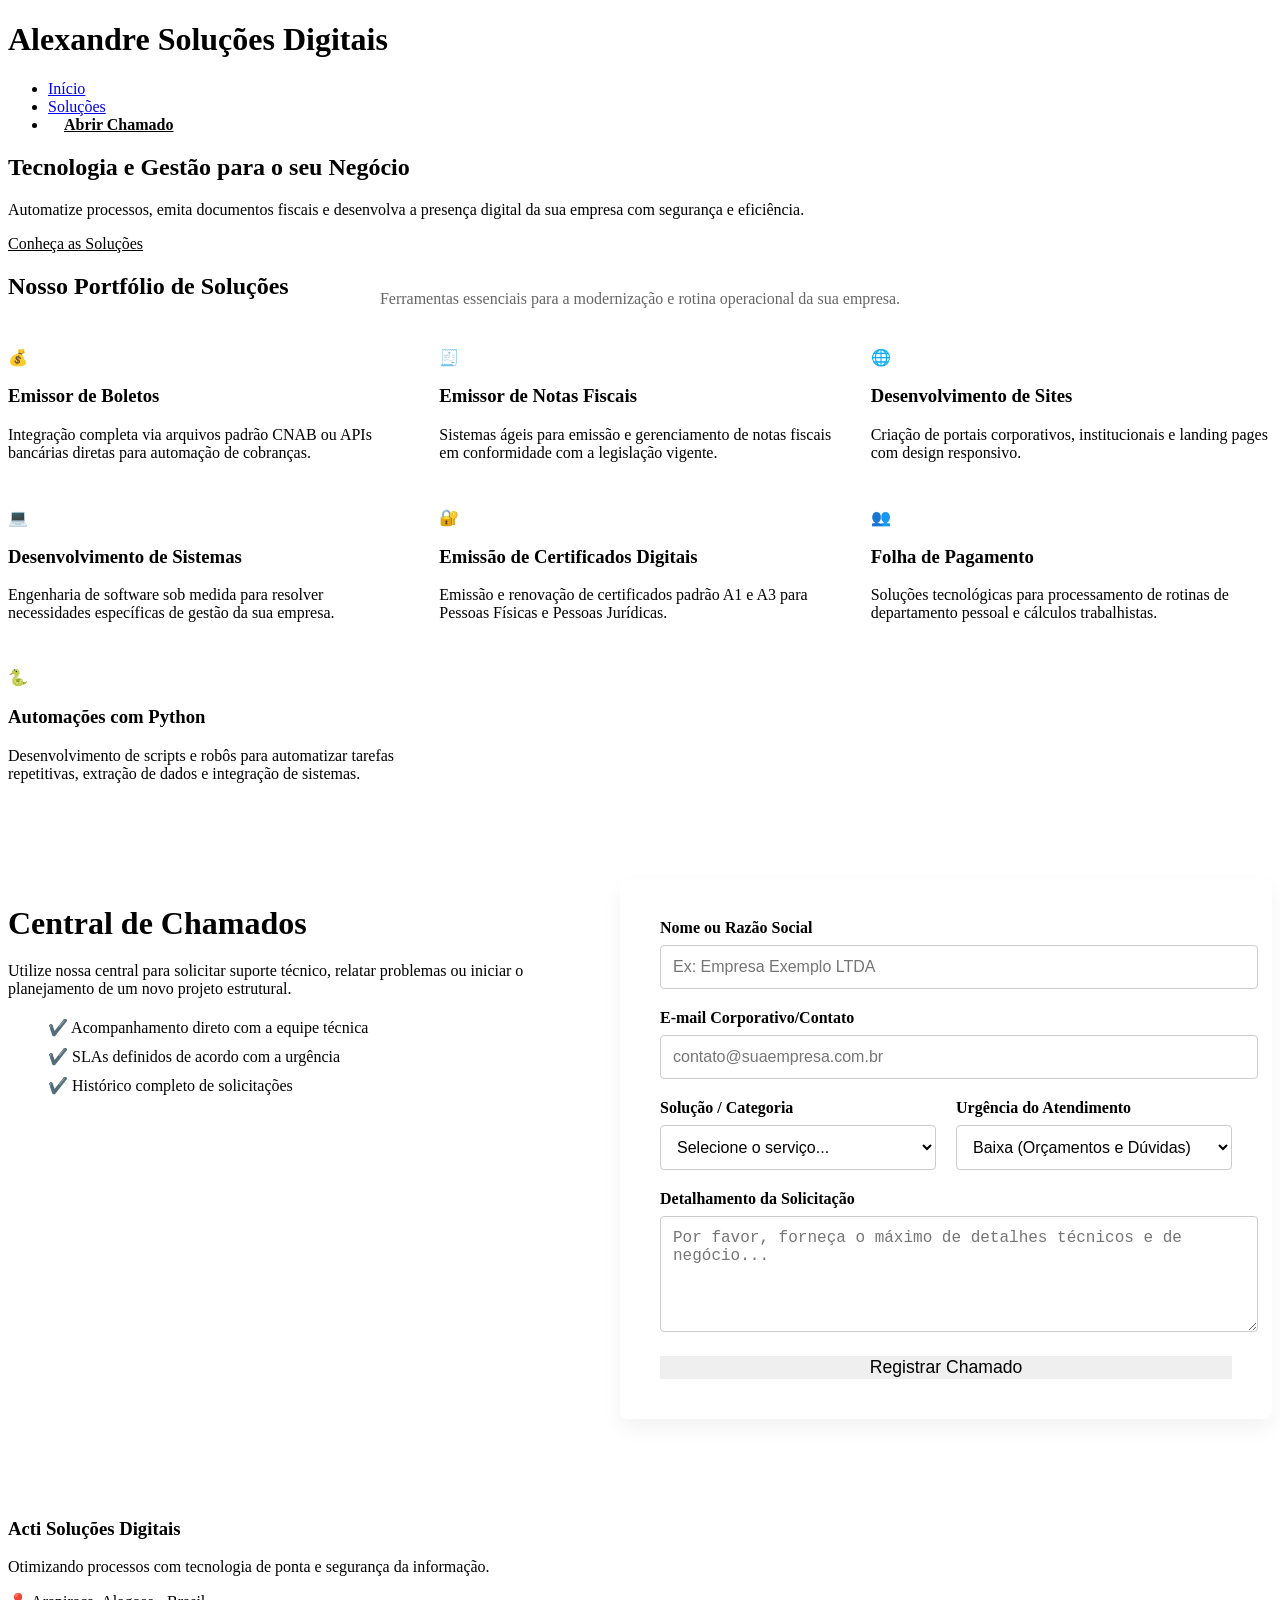
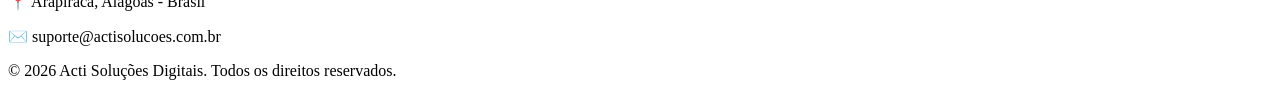
==== index.html @ bc249f55 "Update title and logo name in index.html" ====
<!DOCTYPE html>
<html lang="pt-BR">
<head>
    <meta charset="UTF-8">
    <meta name="viewport" content="width=device-width, initial-scale=1.0">
    <title>Alexandre Soluções Digitais | Soluções Corporativas e Tecnologia</title>
    <link rel="stylesheet" href="style.css">
</head>
<body>

    <header>
        <div class="container header-flex">
            <h1 class="logo">Alexandre <span>Soluções Digitais</span></h1>
            <nav>
                <ul class="nav-links">
                    <li><a href="#inicio">Início</a></li>
                    <li><a href="#servicos">Soluções</a></li>
                    <li><a href="#chamados" class="nav-btn">Abrir Chamado</a></li>
                </ul>
            </nav>
        </div>
    </header>

    <section id="inicio" class="hero">
        <div class="container">
            <h2>Tecnologia e Gestão para o seu Negócio</h2>
            <p>Automatize processos, emita documentos fiscais e desenvolva a presença digital da sua empresa com segurança e eficiência.</p>
            <a href="#servicos" class="btn btn-outline">Conheça as Soluções</a>
        </div>
    </section>

    <section id="servicos" class="services">
        <div class="container">
            <h2 class="section-title">Nosso Portfólio de Soluções</h2>
            <p class="section-subtitle">Ferramentas essenciais para a modernização e rotina operacional da sua empresa.</p>
            
            <div class="grid-services">
                
                <div class="card">
                    <div class="icon">💰</div>
                    <h3>Emissor de Boletos</h3>
                    <p>Integração completa via arquivos padrão CNAB ou APIs bancárias diretas para automação de cobranças.</p>
                </div>

                <div class="card">
                    <div class="icon">🧾</div>
                    <h3>Emissor de Notas Fiscais</h3>
                    <p>Sistemas ágeis para emissão e gerenciamento de notas fiscais em conformidade com a legislação vigente.</p>
                </div>

                <div class="card">
                    <div class="icon">🌐</div>
                    <h3>Desenvolvimento de Sites</h3>
                    <p>Criação de portais corporativos, institucionais e landing pages com design responsivo.</p>
                </div>

                <div class="card">
                    <div class="icon">💻</div>
                    <h3>Desenvolvimento de Sistemas</h3>
                    <p>Engenharia de software sob medida para resolver necessidades específicas de gestão da sua empresa.</p>
                </div>

                <div class="card">
                    <div class="icon">🔐</div>
                    <h3>Emissão de Certificados Digitais</h3>
                    <p>Emissão e renovação de certificados padrão A1 e A3 para Pessoas Físicas e Pessoas Jurídicas.</p>
                </div>

                <div class="card">
                    <div class="icon">👥</div>
                    <h3>Folha de Pagamento</h3>
                    <p>Soluções tecnológicas para processamento de rotinas de departamento pessoal e cálculos trabalhistas.</p>
                </div>

                <div class="card">
                    <div class="icon">🐍</div>
                    <h3>Automações com Python</h3>
                    <p>Desenvolvimento de scripts e robôs para automatizar tarefas repetitivas, extração de dados e integração de sistemas.</p>
                </div>

            </div>
        </div>
    </section>

    <section id="chamados" class="ticket-section">
        <div class="container">
            <div class="ticket-container">
                <div class="ticket-info">
                    <h2>Central de Chamados</h2>
                    <p>Utilize nossa central para solicitar suporte técnico, relatar problemas ou iniciar o planejamento de um novo projeto estrutural.</p>
                    <ul class="ticket-benefits">
                        <li>✔️ Acompanhamento direto com a equipe técnica</li>
                        <li>✔️ SLAs definidos de acordo com a urgência</li>
                        <li>✔️ Histórico completo de solicitações</li>
                    </ul>
                </div>
                
                <div class="ticket-form-wrapper">
                    <form id="formChamado" class="ticket-form" action="/processa_chamado.php" method="POST">
                        <div class="form-group">
                            <label for="nome">Nome ou Razão Social</label>
                            <input type="text" id="nome" name="nome" required placeholder="Ex: Empresa Exemplo LTDA">
                        </div>
                        
                        <div class="form-group">
                            <label for="email">E-mail Corporativo/Contato</label>
                            <input type="email" id="email" name="email" required placeholder="contato@suaempresa.com.br">
                        </div>

                        <div class="form-row">
                            <div class="form-group half">
                                <label for="categoria">Solução / Categoria</label>
                                <select id="categoria" name="categoria" required>
                                    <option value="" disabled selected>Selecione o serviço...</option>
                                    <option value="boletos">Emissor de Boletos (CNAB ou API)</option>
                                    <option value="notas">Emissor de Notas Fiscais</option>
                                    <option value="sites">Desenvolvimento de Sites</option>
                                    <option value="sistemas">Desenvolvimento de Sistemas</option>
                                    <option value="certificados">Certificado Digital (A1/A3 PJ e PF)</option>
                                    <option value="folha">Folha de Pagamento</option>
                                    <option value="automacao">Automações com Python</option>
                                    <option value="outros">Outros / Suporte Geral</option>
                                </select>
                            </div>

                            <div class="form-group half">
                                <label for="urgencia">Urgência do Atendimento</label>
                                <select id="urgencia" name="urgencia" required>
                                    <option value="baixa">Baixa (Orçamentos e Dúvidas)</option>
                                    <option value="media">Média (Configurações e Ajustes)</option>
                                    <option value="alta">Alta (Sistema inoperante / Urgência fiscal)</option>
                                </select>
                            </div>
                        </div>

                        <div class="form-group">
                            <label for="descricao">Detalhamento da Solicitação</label>
                            <textarea id="descricao" name="descricao" rows="5" required placeholder="Por favor, forneça o máximo de detalhes técnicos e de negócio..."></textarea>
                        </div>

                        <button type="submit" class="btn btn-full">Registrar Chamado</button>
                    </form>
                </div>
            </div>
        </div>
    </section>

    <footer>
        <div class="container footer-content">
            <div class="footer-info">
                <h3>Acti Soluções Digitais</h3>
                <p>Otimizando processos com tecnologia de ponta e segurança da informação.</p>
            </div>
            <div class="footer-contact">
                <p>📍 Arapiraca, Alagoas - Brasil</p>
                <p>✉️ suporte@actisolucoes.com.br</p>
            </div>
        </div>
        <div class="footer-bottom">
            <p>&copy; 2026 Acti Soluções Digitais. Todos os direitos reservados.</p>
        </div>
    </footer>

</body>
</html>
---- style.css ----
/* --- Atualizações de Botões e Navegação --- */
.nav-btn {
    background-color: var(--accent-color);
    color: var(--primary-color) !important;
    padding: 8px 16px;
    border-radius: 4px;
    font-weight: bold;
}

.nav-btn:hover {
    background-color: #00c853;
    color: white !important;
}

.btn-outline {
    background: transparent;
    border: 2px solid var(--accent-color);
    color: var(--accent-color);
}

.btn-outline:hover {
    background: var(--accent-color);
    color: var(--primary-color);
}

.btn-full {
    width: 100%;
    border: none;
    cursor: pointer;
    font-size: 1.1rem;
}

.section-subtitle {
    text-align: center;
    margin-top: -30px;
    margin-bottom: 40px;
    color: #666;
}

/* --- Ajuste nos Cards de Serviço --- */
.grid-services {
    display: grid;
    grid-template-columns: repeat(auto-fit, minmax(300px, 1fr));
    gap: 30px;
}

.card {
    border-top: 4px solid var(--primary-color);
}

/* --- Central de Chamados (Formulário) --- */
.ticket-section {
    padding: 80px 0;
    background-color: var(--bg-color);
}

.ticket-container {
    display: flex;
    gap: 40px;
    align-items: flex-start;
}

.ticket-info {
    flex: 1;
}

.ticket-info h2 {
    color: var(--primary-color);
    font-size: 2rem;
    margin-bottom: 20px;
}

.ticket-benefits {
    list-style: none;
    margin-top: 20px;
}

.ticket-benefits li {
    margin-bottom: 10px;
    font-weight: 500;
}

.ticket-form-wrapper {
    flex: 1;
    background-color: var(--bg-gray);
    padding: 40px;
    border-radius: 8px;
    box-shadow: 0 10px 20px rgba(0,0,0,0.05);
}

.form-group {
    margin-bottom: 20px;
}

.form-row {
    display: flex;
    gap: 20px;
}

.form-group.half {
    flex: 1;
}

label {
    display: block;
    margin-bottom: 8px;
    font-weight: 600;
    color: var(--text-dark);
}

input, select, textarea {
    width: 100%;
    padding: 12px;
    border: 1px solid #ccc;
    border-radius: 4px;
    font-size: 1rem;
    background-color: #fff;
    transition: border-color 0.3s;
}

input:focus, select:focus, textarea:focus {
    outline: none;
    border-color: var(--primary-color);
}

#mensagem-sucesso {
    margin-top: 15px;
    padding: 15px;
    background-color: #d4edda;
    color: #155724;
    border-radius: 4px;
    text-align: center;
    font-weight: bold;
    display: none;
}

/* --- Responsividade da Central de Chamados --- */
@media (max-width: 768px) {
    .ticket-container {
        flex-direction: column;
    }
    
    .form-row {
        flex-direction: column;
        gap: 0;
    }
}
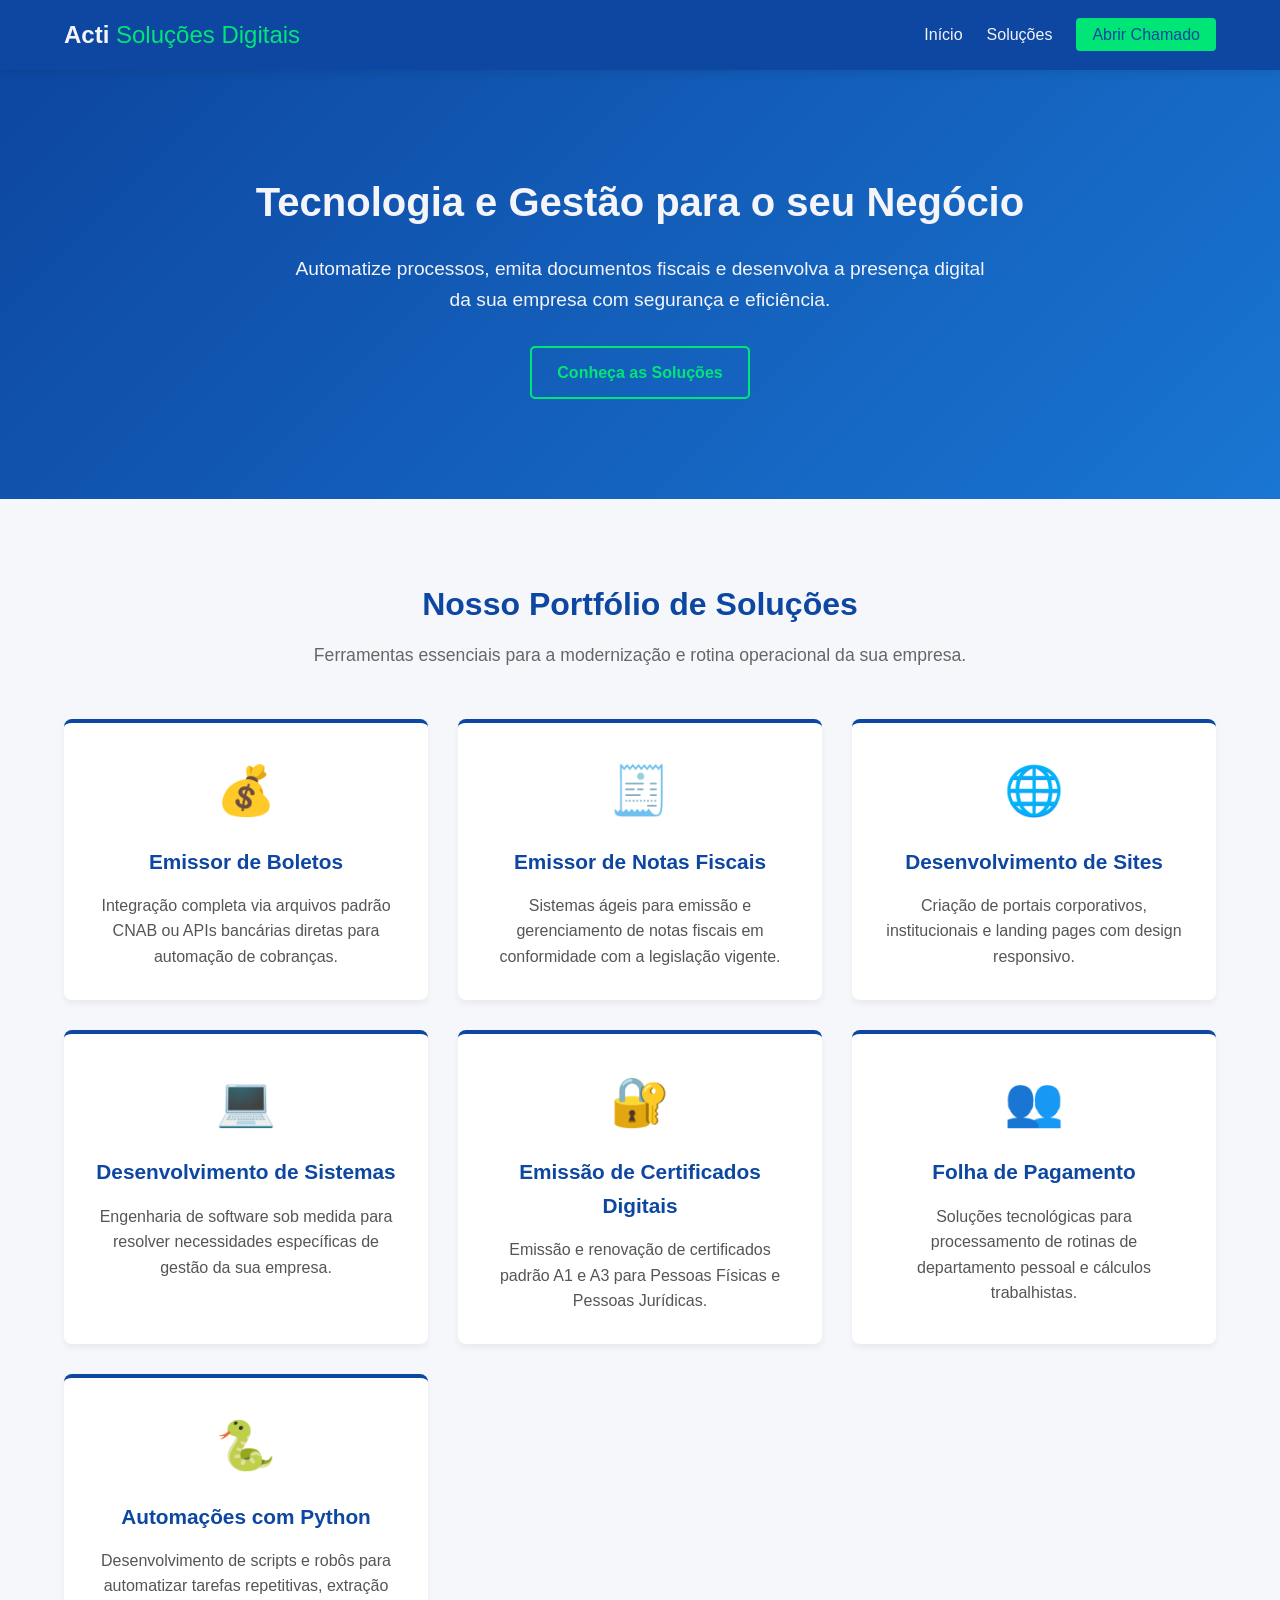
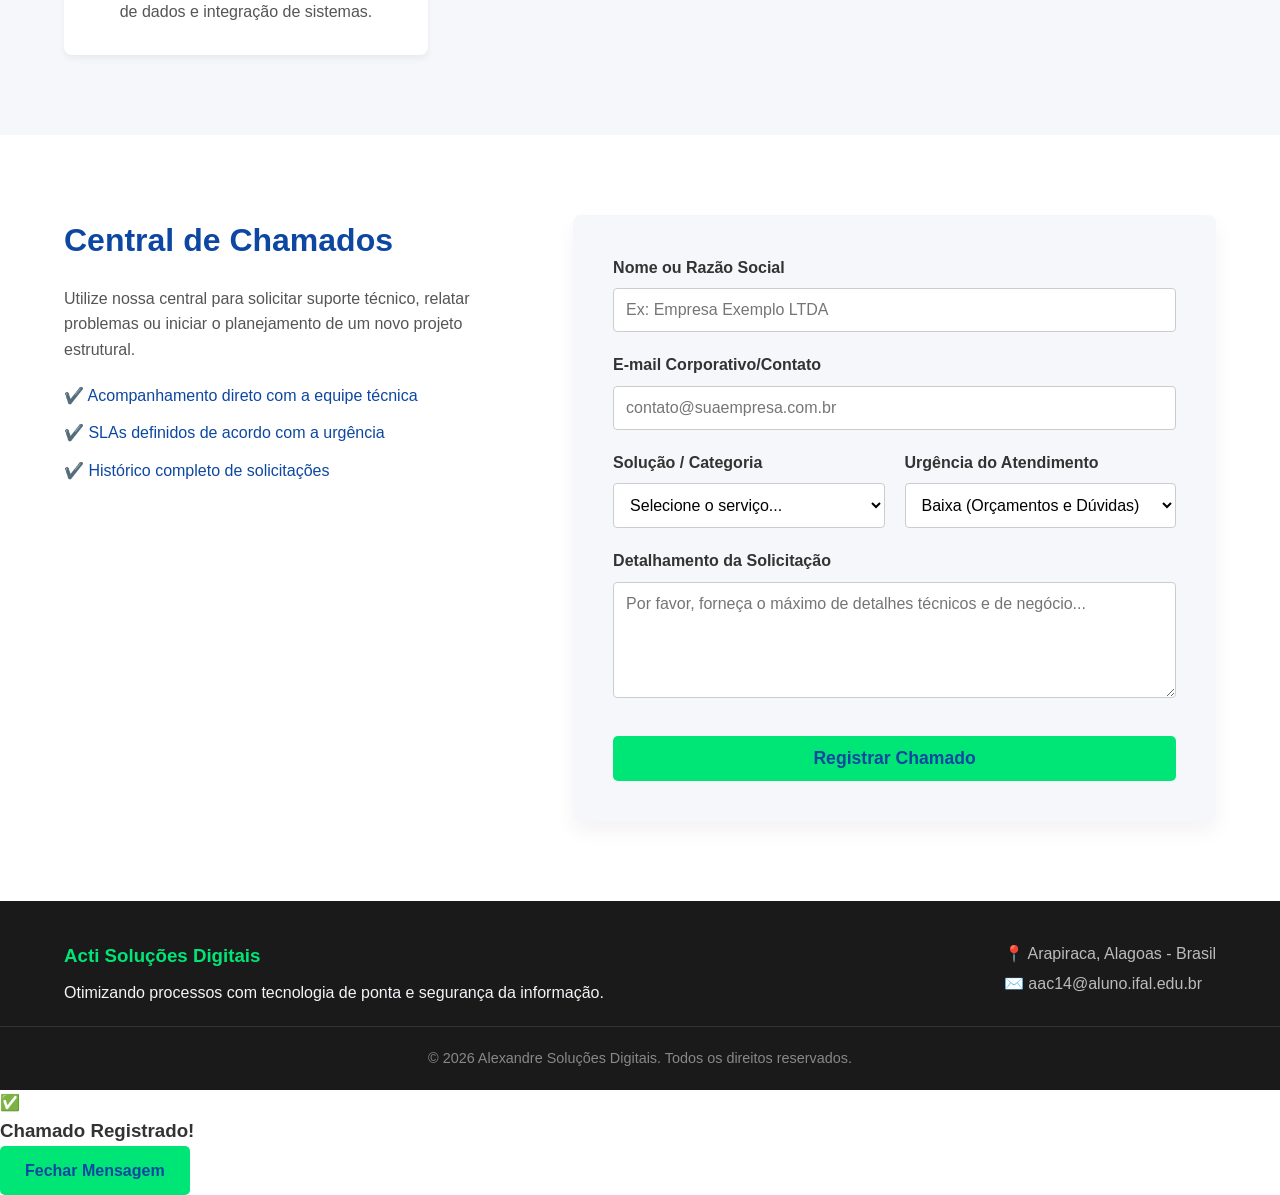
==== commit 7399d4a9: "Update company name and contact information in HTML" ====
--- a/index.html
+++ b/index.html
@@ -3,14 +3,14 @@
 <head>
     <meta charset="UTF-8">
     <meta name="viewport" content="width=device-width, initial-scale=1.0">
-    <title>Alexandre Soluções Digitais | Soluções Corporativas e Tecnologia</title>
+    <title>Acti Soluções Digitais | Soluções Corporativas e Tecnologia</title>
     <link rel="stylesheet" href="style.css">
 </head>
 <body>
 
     <header>
         <div class="container header-flex">
-            <h1 class="logo">Alexandre <span>Soluções Digitais</span></h1>
+            <h1 class="logo">Acti <span>Soluções Digitais</span></h1>
             <nav>
                 <ul class="nav-links">
                     <li><a href="#inicio">Início</a></li>
@@ -35,7 +35,6 @@
             <p class="section-subtitle">Ferramentas essenciais para a modernização e rotina operacional da sua empresa.</p>
             
             <div class="grid-services">
-                
                 <div class="card">
                     <div class="icon">💰</div>
                     <h3>Emissor de Boletos</h3>
@@ -77,7 +76,6 @@
                     <h3>Automações com Python</h3>
                     <p>Desenvolvimento de scripts e robôs para automatizar tarefas repetitivas, extração de dados e integração de sistemas.</p>
                 </div>
-
             </div>
         </div>
     </section>
@@ -96,7 +94,7 @@
                 </div>
                 
                 <div class="ticket-form-wrapper">
-                    <form id="formChamado" class="ticket-form" action="/processa_chamado.php" method="POST">
+                    <form id="formChamado" class="ticket-form" action="#modal-sucesso">
                         <div class="form-group">
                             <label for="nome">Nome ou Razão Social</label>
                             <input type="text" id="nome" name="nome" required placeholder="Ex: Empresa Exemplo LTDA">
@@ -153,13 +151,21 @@
             </div>
             <div class="footer-contact">
                 <p>📍 Arapiraca, Alagoas - Brasil</p>
-                <p>✉️ suporte@actisolucoes.com.br</p>
+                <p>✉️ aac14@aluno.ifal.edu.br</p>
             </div>
         </div>
         <div class="footer-bottom">
-            <p>&copy; 2026 Acti Soluções Digitais. Todos os direitos reservados.</p>
+            <p>&copy; 2026 Alexandre Soluções Digitais. Todos os direitos reservados.</p>
         </div>
     </footer>
 
+    <div id="modal-sucesso" class="modal">
+        <div class="modal-content">
+            <div class="modal-icon">✅</div>
+            <h3>Chamado Registrado!</h3>
+            <a href="#chamados" class="btn">Fechar Mensagem</a>
+        </div>
+    </div>
+
 </body>
 </html>
--- a/style.css
+++ b/style.css
@@ -1,15 +1,136 @@
-/* --- Atualizações de Botões e Navegação --- */
+/* --- Variáveis de Cores (Identidade Visual) --- */
+:root {
+    --primary-color: #0d47a1; /* Azul corporativo */
+    --secondary-color: #1976d2; /* Azul claro */
+    --accent-color: #00e676; /* Verde tecnologia */
+    --text-dark: #333333;
+    --text-light: #f4f4f9;
+    --bg-color: #ffffff;
+    --bg-gray: #f5f7fa;
+}
+
+/* --- Reset Básico --- */
+* {
+    margin: 0;
+    padding: 0;
+    box-sizing: border-box;
+    font-family: 'Segoe UI', Tahoma, Geneva, Verdana, sans-serif;
+}
+
+html {
+    scroll-behavior: smooth;
+}
+
+body {
+    background-color: var(--bg-color);
+    color: var(--text-dark);
+    line-height: 1.6;
+}
+
+.container {
+    width: 90%;
+    max-width: 1200px;
+    margin: 0 auto;
+}
+
+/* --- Cabeçalho e Navegação --- */
+header {
+    background-color: var(--primary-color);
+    color: var(--text-light);
+    padding: 1rem 0;
+    position: sticky;
+    top: 0;
+    z-index: 100;
+    box-shadow: 0 2px 10px rgba(0,0,0,0.1);
+}
+
+.header-flex {
+    display: flex;
+    justify-content: space-between;
+    align-items: center;
+}
+
+.logo {
+    font-size: 1.5rem;
+    font-weight: 700;
+}
+
+.logo span {
+    color: var(--accent-color);
+    font-weight: 400;
+}
+
+.nav-links {
+    list-style: none;
+    display: flex;
+    align-items: center;
+    gap: 1.5rem;
+}
+
+.nav-links a {
+    color: var(--text-light);
+    text-decoration: none;
+    font-weight: 500;
+    transition: color 0.3s;
+}
+
+.nav-links a:hover {
+    color: var(--accent-color);
+}
+
 .nav-btn {
     background-color: var(--accent-color);
     color: var(--primary-color) !important;
     padding: 8px 16px;
     border-radius: 4px;
     font-weight: bold;
+    transition: background 0.3s;
 }
 
 .nav-btn:hover {
     background-color: #00c853;
     color: white !important;
+}
+
+/* --- Seção Principal (Hero) --- */
+.hero {
+    background: linear-gradient(135deg, var(--primary-color), var(--secondary-color));
+    color: var(--text-light);
+    padding: 100px 0;
+    text-align: center;
+}
+
+.hero h2 {
+    font-size: 2.5rem;
+    margin-bottom: 20px;
+}
+
+.hero p {
+    font-size: 1.2rem;
+    margin-bottom: 30px;
+    max-width: 700px;
+    margin-left: auto;
+    margin-right: auto;
+}
+
+/* --- Botões --- */
+.btn {
+    display: inline-block;
+    background-color: var(--accent-color);
+    color: var(--primary-color);
+    padding: 12px 25px;
+    text-decoration: none;
+    font-weight: bold;
+    border-radius: 5px;
+    transition: all 0.3s ease;
+    cursor: pointer;
+    border: none;
+    text-align: center;
+}
+
+.btn:hover {
+    background-color: #00c853;
+    color: white;
 }
 
 .btn-outline {
@@ -25,19 +146,30 @@
 
 .btn-full {
     width: 100%;
-    border: none;
-    cursor: pointer;
     font-size: 1.1rem;
+    margin-top: 10px;
+}
+
+/* --- Seção de Serviços --- */
+.services {
+    padding: 80px 0;
+    background-color: var(--bg-gray);
+}
+
+.section-title {
+    text-align: center;
+    margin-bottom: 10px;
+    font-size: 2rem;
+    color: var(--primary-color);
 }
 
 .section-subtitle {
     text-align: center;
-    margin-top: -30px;
-    margin-bottom: 40px;
+    margin-bottom: 50px;
     color: #666;
-}
-
-/* --- Ajuste nos Cards de Serviço --- */
+    font-size: 1.1rem;
+}
+
 .grid-services {
     display: grid;
     grid-template-columns: repeat(auto-fit, minmax(300px, 1fr));
@@ -45,7 +177,33 @@
 }
 
 .card {
+    background-color: var(--bg-color);
+    padding: 30px;
+    border-radius: 8px;
+    box-shadow: 0 4px 6px rgba(0,0,0,0.05);
     border-top: 4px solid var(--primary-color);
+    text-align: center;
+    transition: transform 0.3s, box-shadow 0.3s;
+}
+
+.card:hover {
+    transform: translateY(-5px);
+    box-shadow: 0 10px 15px rgba(0,0,0,0.1);
+}
+
+.card .icon {
+    font-size: 3rem;
+    margin-bottom: 15px;
+}
+
+.card h3 {
+    margin-bottom: 15px;
+    color: var(--primary-color);
+    font-size: 1.3rem;
+}
+
+.card p {
+    color: #555;
 }
 
 /* --- Central de Chamados (Formulário) --- */
@@ -70,18 +228,23 @@
     margin-bottom: 20px;
 }
 
+.ticket-info p {
+    color: #555;
+    margin-bottom: 20px;
+}
+
 .ticket-benefits {
     list-style: none;
-    margin-top: 20px;
 }
 
 .ticket-benefits li {
-    margin-bottom: 10px;
+    margin-bottom: 12px;
     font-weight: 500;
+    color: var(--primary-color);
 }
 
 .ticket-form-wrapper {
-    flex: 1;
+    flex: 1.2;
     background-color: var(--bg-gray);
     padding: 40px;
     border-radius: 8px;
@@ -123,19 +286,60 @@
     border-color: var(--primary-color);
 }
 
-#mensagem-sucesso {
-    margin-top: 15px;
-    padding: 15px;
-    background-color: #d4edda;
-    color: #155724;
-    border-radius: 4px;
-    text-align: center;
-    font-weight: bold;
-    display: none;
-}
-
-/* --- Responsividade da Central de Chamados --- */
+textarea {
+    resize: vertical;
+}
+
+/* --- Rodapé --- */
+footer {
+    background-color: #1a1a1a;
+    color: var(--text-light);
+    padding: 40px 0 20px;
+}
+
+.footer-content {
+    display: flex;
+    justify-content: space-between;
+    flex-wrap: wrap;
+    gap: 20px;
+    margin-bottom: 20px;
+}
+
+.footer-info h3 {
+    color: var(--accent-color);
+    margin-bottom: 10px;
+}
+
+.footer-contact p {
+    margin-bottom: 5px;
+    color: #bbb;
+}
+
+.footer-bottom {
+    text-align: center;
+    border-top: 1px solid #333;
+    padding-top: 20px;
+    font-size: 0.9rem;
+    color: #888;
+}
+
+/* --- Responsividade (Mobile) --- */
 @media (max-width: 768px) {
+    .header-flex {
+        flex-direction: column;
+        text-align: center;
+        gap: 15px;
+    }
+    
+    .nav-links {
+        flex-direction: column;
+        gap: 10px;
+    }
+
+    .hero h2 {
+        font-size: 2rem;
+    }
+
     .ticket-container {
         flex-direction: column;
     }
@@ -144,4 +348,9 @@
         flex-direction: column;
         gap: 0;
     }
-}
+
+    .ticket-form-wrapper {
+        width: 100%;
+        padding: 25px;
+    }
+}
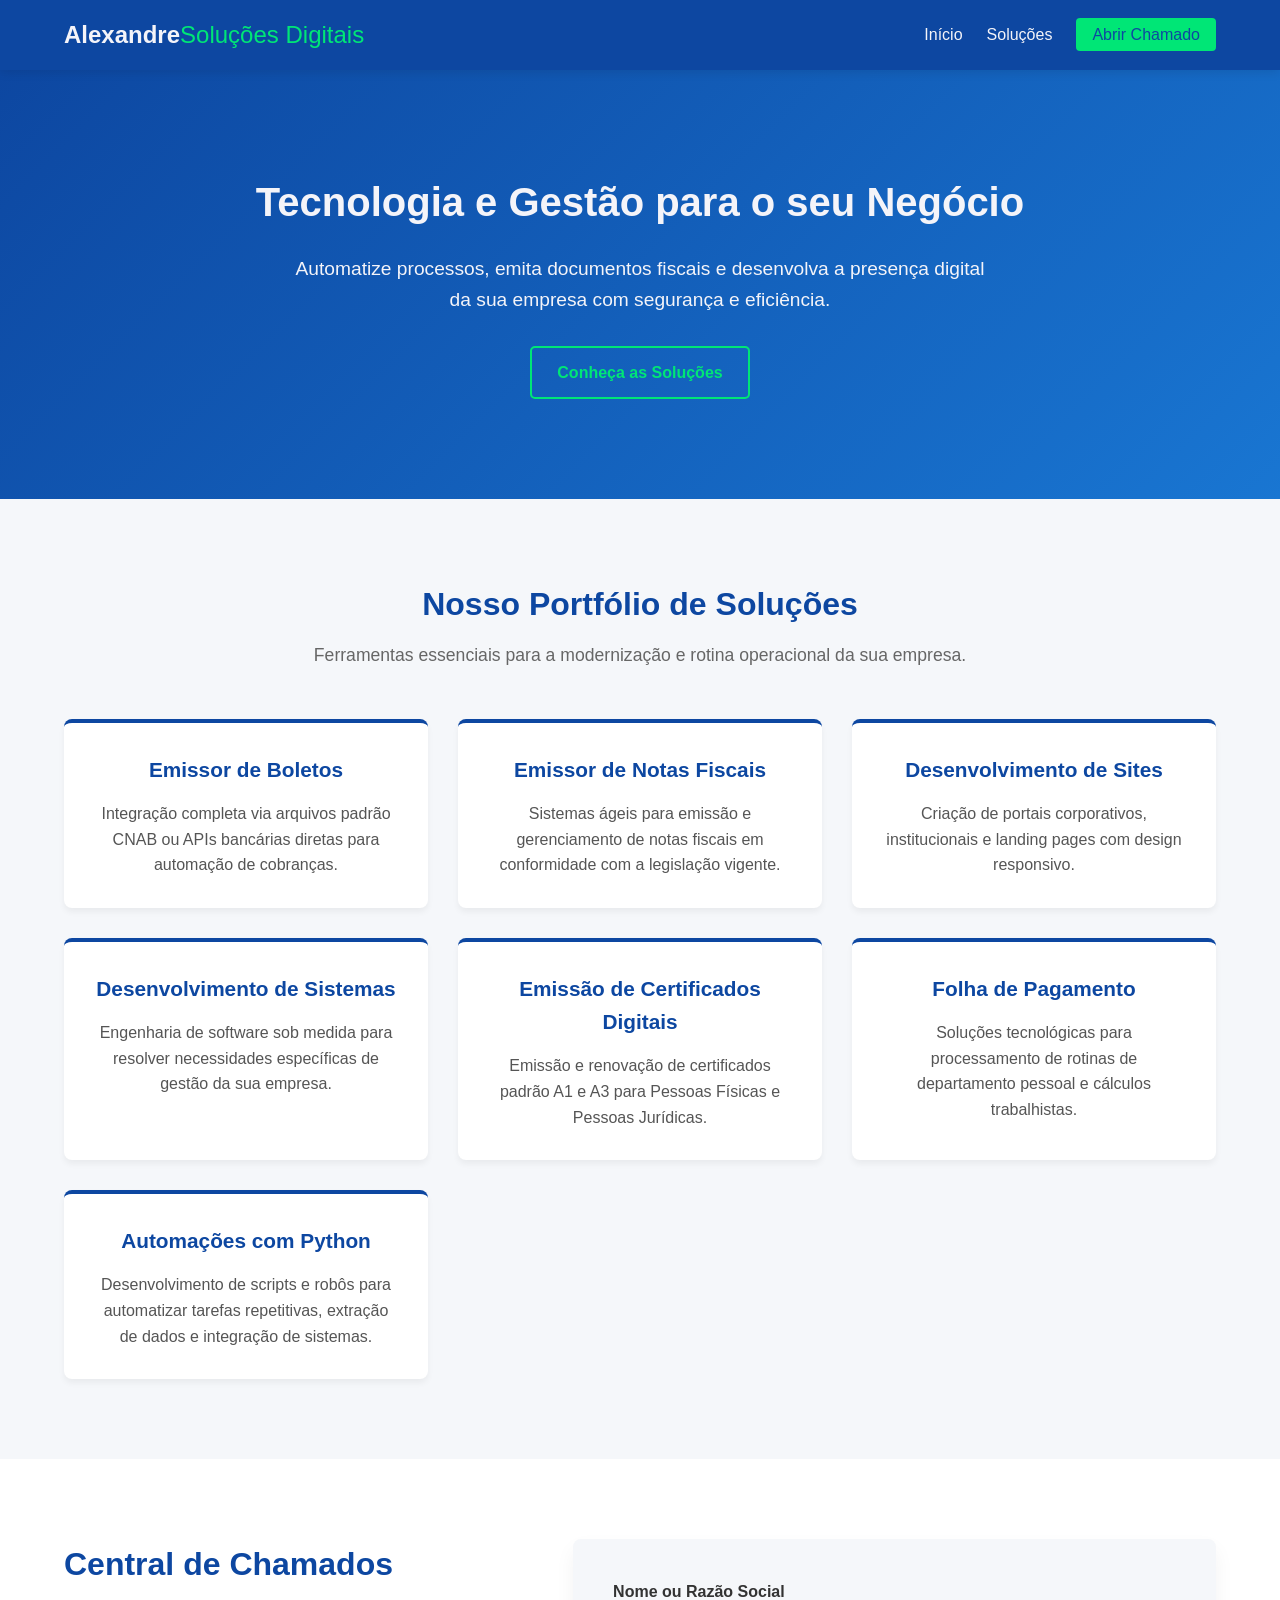
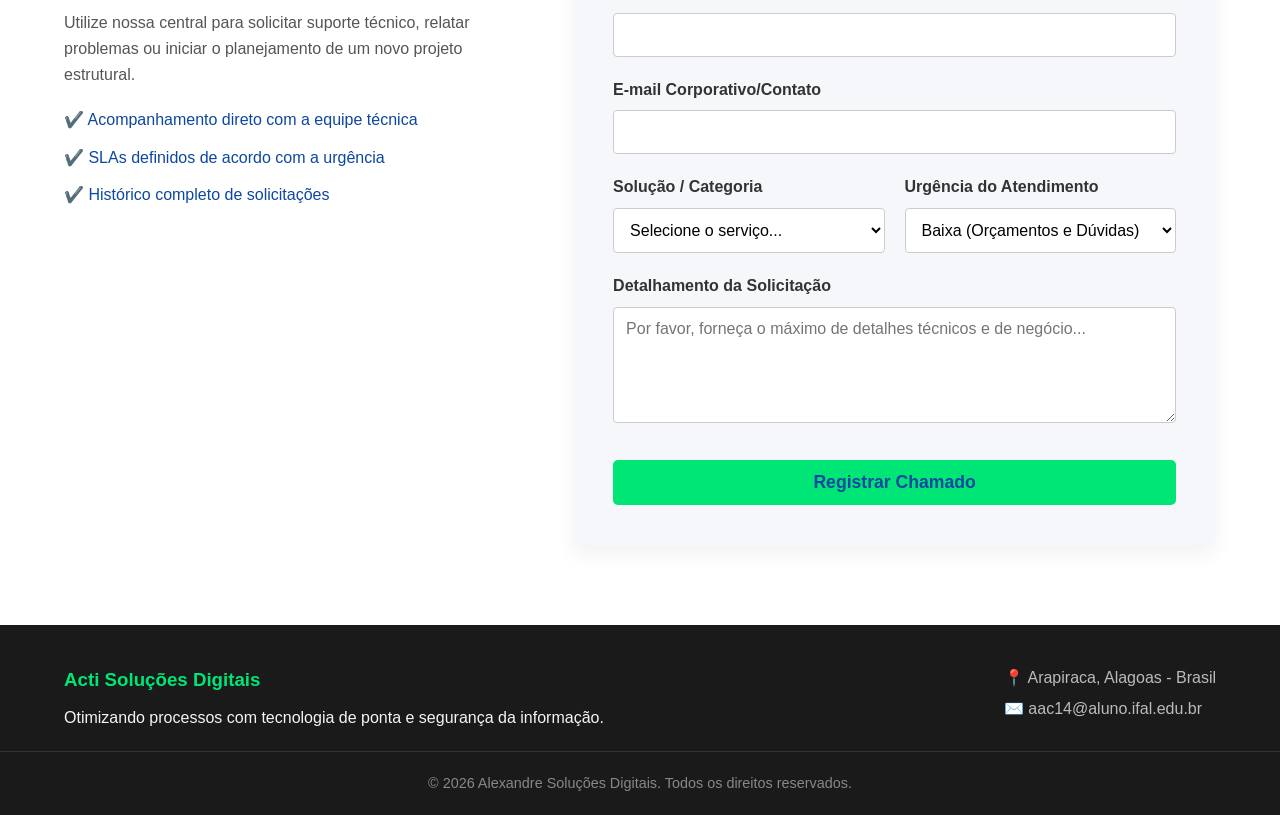
==== commit 0f97291c: "Update title, logo, and input placeholders in index.html Updated the title and logo name, removed ic" ====
--- a/index.html
+++ b/index.html
@@ -3,14 +3,13 @@
 <head>
     <meta charset="UTF-8">
     <meta name="viewport" content="width=device-width, initial-scale=1.0">
-    <title>Acti Soluções Digitais | Soluções Corporativas e Tecnologia</title>
+    <title>Alexandre Soluções Digitais | Soluções Corporativas e Tecnologia</title>
     <link rel="stylesheet" href="style.css">
 </head>
 <body>
-
     <header>
         <div class="container header-flex">
-            <h1 class="logo">Acti <span>Soluções Digitais</span></h1>
+            <h1 class="logo">Alexandre<span>Soluções Digitais</span></h1>
             <nav>
                 <ul class="nav-links">
                     <li><a href="#inicio">Início</a></li>
@@ -36,43 +35,36 @@
             
             <div class="grid-services">
                 <div class="card">
-                    <div class="icon">💰</div>
                     <h3>Emissor de Boletos</h3>
                     <p>Integração completa via arquivos padrão CNAB ou APIs bancárias diretas para automação de cobranças.</p>
                 </div>
 
                 <div class="card">
-                    <div class="icon">🧾</div>
                     <h3>Emissor de Notas Fiscais</h3>
                     <p>Sistemas ágeis para emissão e gerenciamento de notas fiscais em conformidade com a legislação vigente.</p>
                 </div>
 
                 <div class="card">
-                    <div class="icon">🌐</div>
                     <h3>Desenvolvimento de Sites</h3>
                     <p>Criação de portais corporativos, institucionais e landing pages com design responsivo.</p>
                 </div>
 
                 <div class="card">
-                    <div class="icon">💻</div>
                     <h3>Desenvolvimento de Sistemas</h3>
                     <p>Engenharia de software sob medida para resolver necessidades específicas de gestão da sua empresa.</p>
                 </div>
 
                 <div class="card">
-                    <div class="icon">🔐</div>
                     <h3>Emissão de Certificados Digitais</h3>
                     <p>Emissão e renovação de certificados padrão A1 e A3 para Pessoas Físicas e Pessoas Jurídicas.</p>
                 </div>
 
                 <div class="card">
-                    <div class="icon">👥</div>
                     <h3>Folha de Pagamento</h3>
                     <p>Soluções tecnológicas para processamento de rotinas de departamento pessoal e cálculos trabalhistas.</p>
                 </div>
 
                 <div class="card">
-                    <div class="icon">🐍</div>
                     <h3>Automações com Python</h3>
                     <p>Desenvolvimento de scripts e robôs para automatizar tarefas repetitivas, extração de dados e integração de sistemas.</p>
                 </div>
@@ -97,12 +89,12 @@
                     <form id="formChamado" class="ticket-form" action="#modal-sucesso">
                         <div class="form-group">
                             <label for="nome">Nome ou Razão Social</label>
-                            <input type="text" id="nome" name="nome" required placeholder="Ex: Empresa Exemplo LTDA">
+                            <input type="text" id="nome" name="nome" required placeholder="">
                         </div>
                         
                         <div class="form-group">
                             <label for="email">E-mail Corporativo/Contato</label>
-                            <input type="email" id="email" name="email" required placeholder="contato@suaempresa.com.br">
+                            <input type="email" id="email" name="email" required placeholder="">
                         </div>
 
                         <div class="form-row">
@@ -159,13 +151,6 @@
         </div>
     </footer>
 
-    <div id="modal-sucesso" class="modal">
-        <div class="modal-content">
-            <div class="modal-icon">✅</div>
-            <h3>Chamado Registrado!</h3>
-            <a href="#chamados" class="btn">Fechar Mensagem</a>
-        </div>
-    </div>
 
 </body>
 </html>
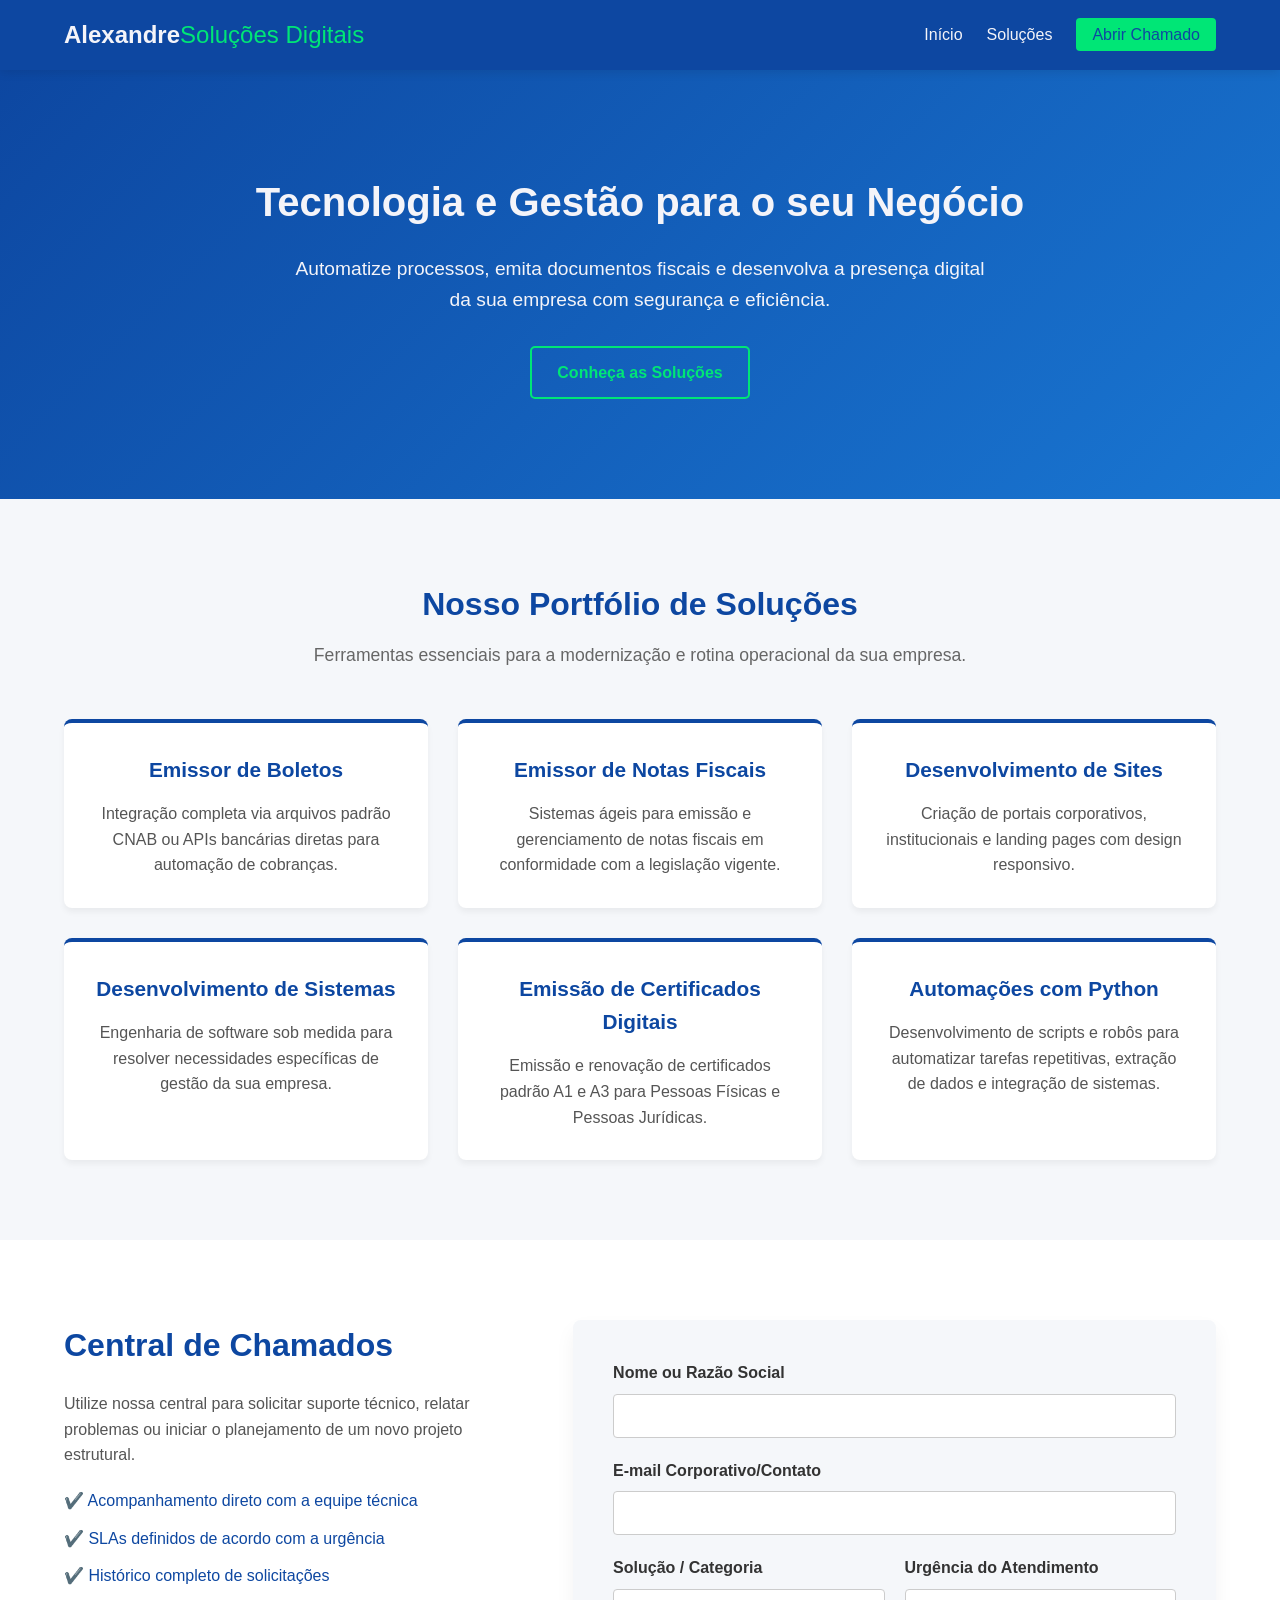
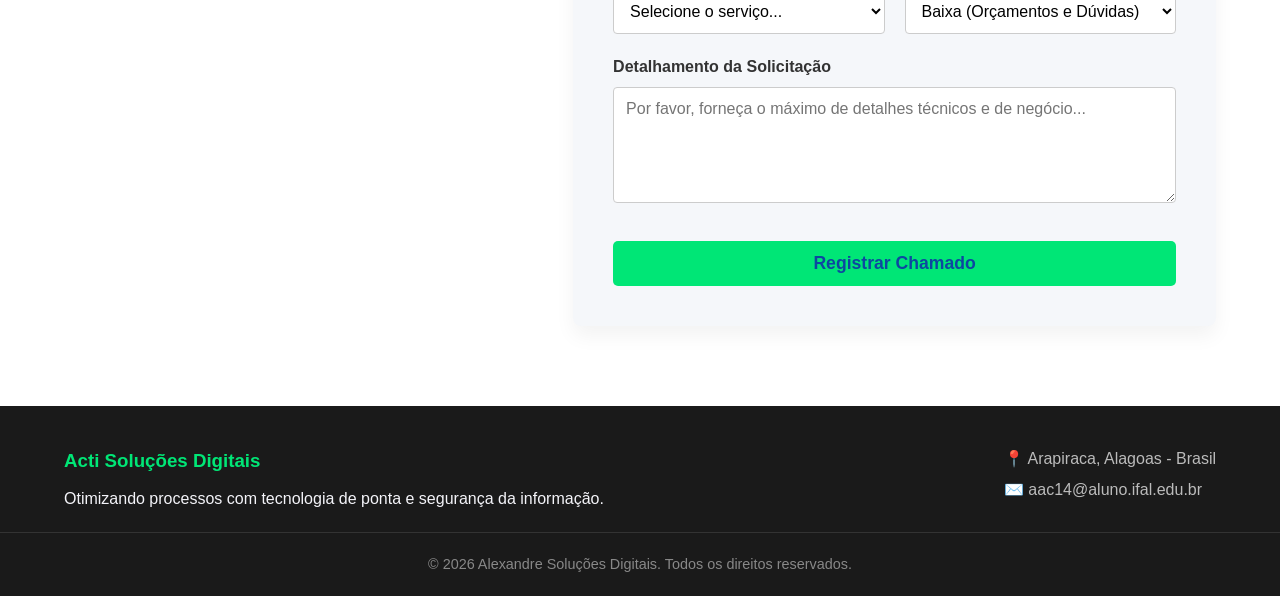
==== commit e03a44eb: "Remove 'Folha de Pagamento' section from index.html Removed the 'Folha de Pagamento' section from th" ====
--- a/index.html
+++ b/index.html
@@ -57,11 +57,6 @@
                 <div class="card">
                     <h3>Emissão de Certificados Digitais</h3>
                     <p>Emissão e renovação de certificados padrão A1 e A3 para Pessoas Físicas e Pessoas Jurídicas.</p>
-                </div>
-
-                <div class="card">
-                    <h3>Folha de Pagamento</h3>
-                    <p>Soluções tecnológicas para processamento de rotinas de departamento pessoal e cálculos trabalhistas.</p>
                 </div>
 
                 <div class="card">
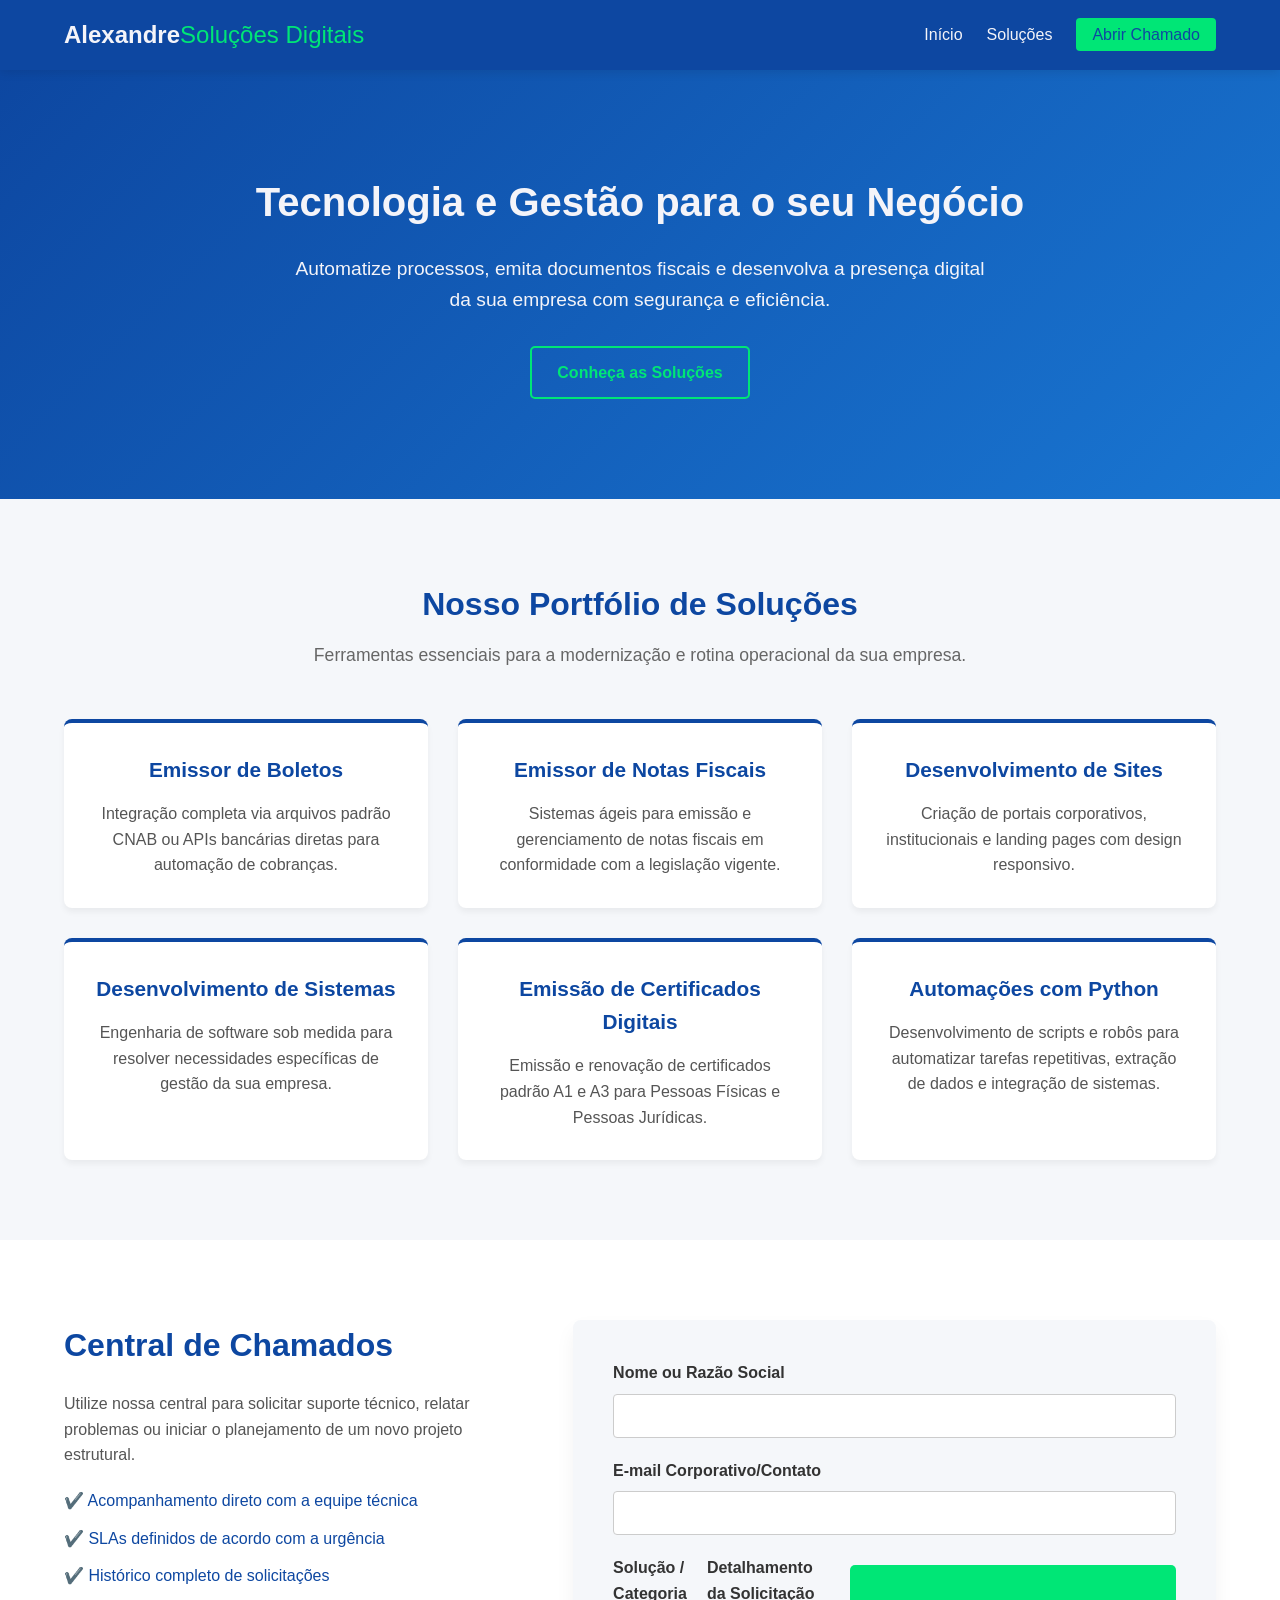
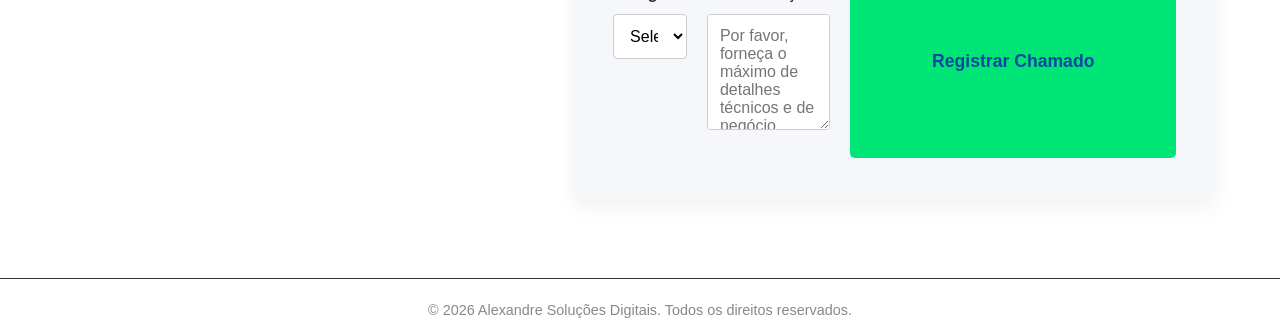
==== commit 6b849697: "Remove urgency field and footer content Removed urgency selection and footer information." ====
--- a/index.html
+++ b/index.html
@@ -108,16 +108,6 @@
                                 </select>
                             </div>
 
-                            <div class="form-group half">
-                                <label for="urgencia">Urgência do Atendimento</label>
-                                <select id="urgencia" name="urgencia" required>
-                                    <option value="baixa">Baixa (Orçamentos e Dúvidas)</option>
-                                    <option value="media">Média (Configurações e Ajustes)</option>
-                                    <option value="alta">Alta (Sistema inoperante / Urgência fiscal)</option>
-                                </select>
-                            </div>
-                        </div>
-
                         <div class="form-group">
                             <label for="descricao">Detalhamento da Solicitação</label>
                             <textarea id="descricao" name="descricao" rows="5" required placeholder="Por favor, forneça o máximo de detalhes técnicos e de negócio..."></textarea>
@@ -130,22 +120,9 @@
         </div>
     </section>
 
-    <footer>
-        <div class="container footer-content">
-            <div class="footer-info">
-                <h3>Acti Soluções Digitais</h3>
-                <p>Otimizando processos com tecnologia de ponta e segurança da informação.</p>
-            </div>
-            <div class="footer-contact">
-                <p>📍 Arapiraca, Alagoas - Brasil</p>
-                <p>✉️ aac14@aluno.ifal.edu.br</p>
-            </div>
-        </div>
         <div class="footer-bottom">
             <p>&copy; 2026 Alexandre Soluções Digitais. Todos os direitos reservados.</p>
         </div>
     </footer>
-
-
 </body>
 </html>
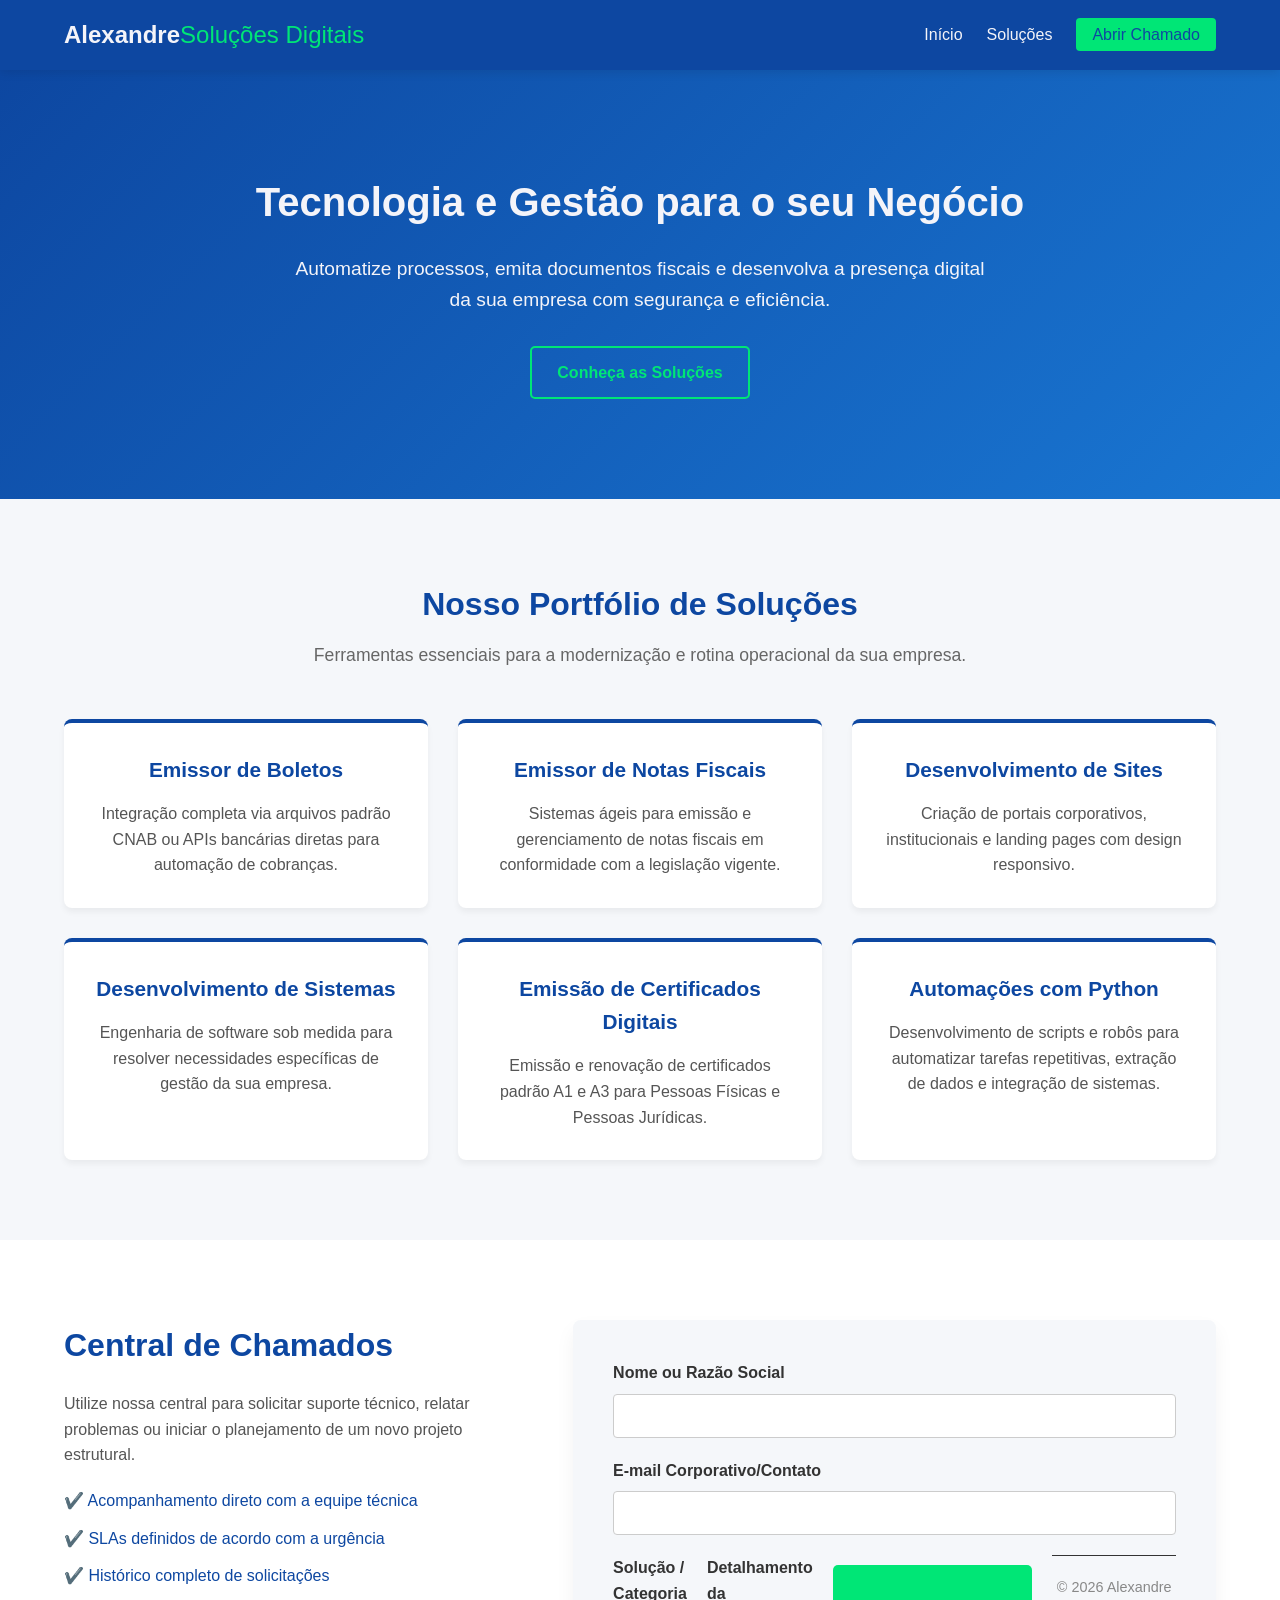
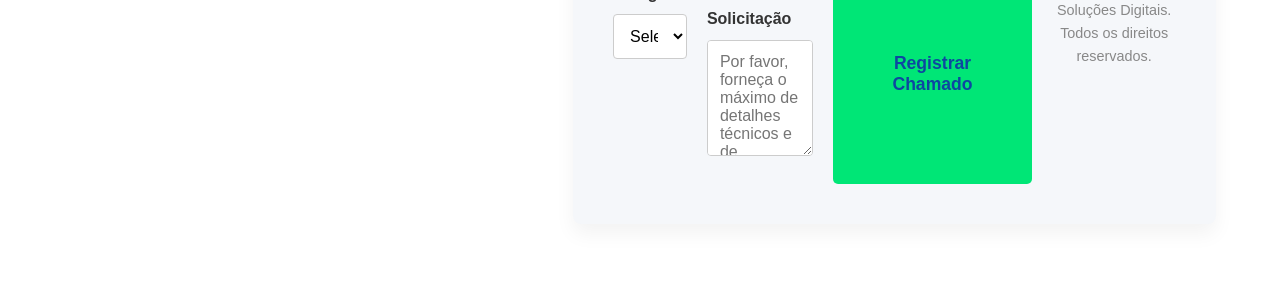
==== commit bd525c3f: "Clean up HTML by removing extra closing divs Removed unnecessary closing div tags from the HTML stru" ====
--- a/index.html
+++ b/index.html
@@ -115,10 +115,6 @@
 
                         <button type="submit" class="btn btn-full">Registrar Chamado</button>
                     </form>
-                </div>
-            </div>
-        </div>
-    </section>
 
         <div class="footer-bottom">
             <p>&copy; 2026 Alexandre Soluções Digitais. Todos os direitos reservados.</p>
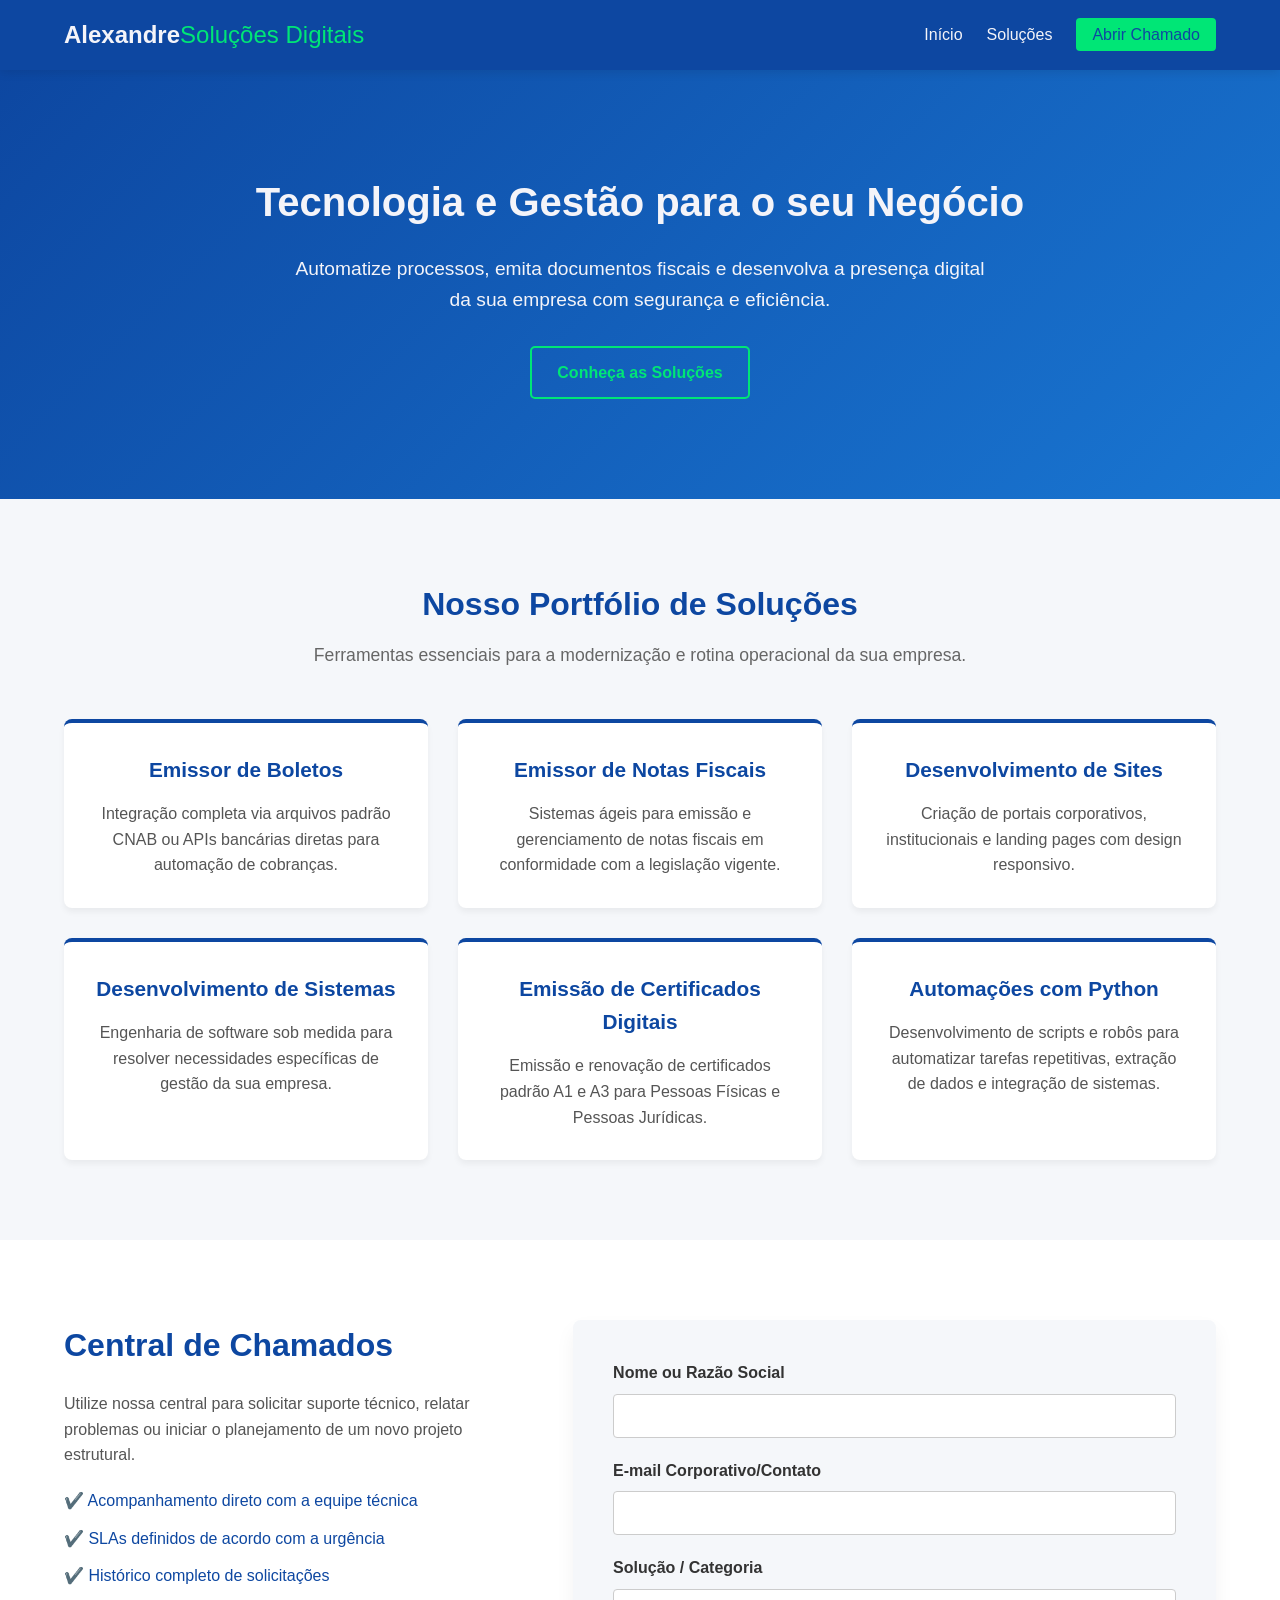
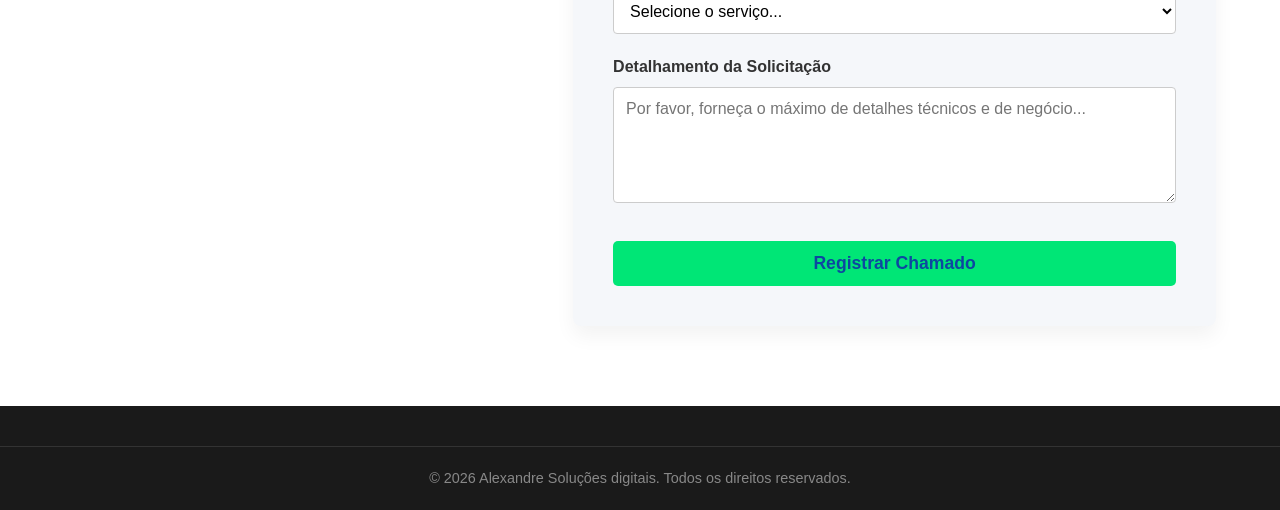
==== commit e88c7d5b: "Refactor ticket section and form structure" ====
--- a/index.html
+++ b/index.html
@@ -67,58 +67,66 @@
         </div>
     </section>
 
-    <section id="chamados" class="ticket-section">
-        <div class="container">
-            <div class="ticket-container">
-                <div class="ticket-info">
-                    <h2>Central de Chamados</h2>
-                    <p>Utilize nossa central para solicitar suporte técnico, relatar problemas ou iniciar o planejamento de um novo projeto estrutural.</p>
-                    <ul class="ticket-benefits">
-                        <li>✔️ Acompanhamento direto com a equipe técnica</li>
-                        <li>✔️ SLAs definidos de acordo com a urgência</li>
-                        <li>✔️ Histórico completo de solicitações</li>
-                    </ul>
-                </div>
-                
-                <div class="ticket-form-wrapper">
-                    <form id="formChamado" class="ticket-form" action="#modal-sucesso">
-                        <div class="form-group">
-                            <label for="nome">Nome ou Razão Social</label>
-                            <input type="text" id="nome" name="nome" required placeholder="">
+   <section id="chamados" class="ticket-section">
+    <div class="container">
+        <div class="ticket-container">
+            
+            <div class="ticket-info">
+                <h2>Central de Chamados</h2>
+                <p>Utilize nossa central para solicitar suporte técnico, relatar problemas ou iniciar o planejamento de um novo projeto estrutural.</p>
+                <ul class="ticket-benefits">
+                    <li>✔️ Acompanhamento direto com a equipe técnica</li>
+                    <li>✔️ SLAs definidos de acordo com a urgência</li>
+                    <li>✔️ Histórico completo de solicitações</li>
+                </ul>
+            </div>
+            
+            <div class="ticket-form-wrapper">
+                <form id="formChamado" class="ticket-form" action="#modal-sucesso">
+                    <div class="form-group">
+                        <label for="nome">Nome ou Razão Social</label>
+                        <input type="text" id="nome" name="nome" required placeholder="">
+                    </div>
+                    
+                    <div class="form-group">
+                        <label for="email">E-mail Corporativo/Contato</label>
+                        <input type="email" id="email" name="email" required placeholder="">
+                    </div>
+
+                    <div class="form-row">
+                        <div class="form-group half">
+                            <label for="categoria">Solução / Categoria</label>
+                            <select id="categoria" name="categoria" required>
+                                <option value="" disabled selected>Selecione o serviço...</option>
+                                <option value="boletos">Emissor de Boletos (CNAB ou API)</option>
+                                <option value="notas">Emissor de Notas Fiscais</option>
+                                <option value="sites">Desenvolvimento de Sites</option>
+                                <option value="sistemas">Desenvolvimento de Sistemas</option>
+                                <option value="certificados">Certificado Digital (A1/A3 PJ e PF)</option>
+                                <option value="folha">Folha de Pagamento</option>
+                                <option value="automacao">Automações com Python</option>
+                                <option value="outros">Outros / Suporte Geral</option>
+                            </select>
                         </div>
-                        
-                        <div class="form-group">
-                            <label for="email">E-mail Corporativo/Contato</label>
-                            <input type="email" id="email" name="email" required placeholder="">
-                        </div>
+                    </div> 
 
-                        <div class="form-row">
-                            <div class="form-group half">
-                                <label for="categoria">Solução / Categoria</label>
-                                <select id="categoria" name="categoria" required>
-                                    <option value="" disabled selected>Selecione o serviço...</option>
-                                    <option value="boletos">Emissor de Boletos (CNAB ou API)</option>
-                                    <option value="notas">Emissor de Notas Fiscais</option>
-                                    <option value="sites">Desenvolvimento de Sites</option>
-                                    <option value="sistemas">Desenvolvimento de Sistemas</option>
-                                    <option value="certificados">Certificado Digital (A1/A3 PJ e PF)</option>
-                                    <option value="folha">Folha de Pagamento</option>
-                                    <option value="automacao">Automações com Python</option>
-                                    <option value="outros">Outros / Suporte Geral</option>
-                                </select>
-                            </div>
+                    <div class="form-group">
+                        <label for="descricao">Detalhamento da Solicitação</label>
+                        <textarea id="descricao" name="descricao" rows="5" required placeholder="Por favor, forneça o máximo de detalhes técnicos e de negócio..."></textarea>
+                    </div>
 
-                        <div class="form-group">
-                            <label for="descricao">Detalhamento da Solicitação</label>
-                            <textarea id="descricao" name="descricao" rows="5" required placeholder="Por favor, forneça o máximo de detalhes técnicos e de negócio..."></textarea>
-                        </div>
+                    <button type="submit" class="btn btn-full">Registrar Chamado</button>
+                </form>
+            </div> 
+            
+        </div> 
+    </div> 
+</section> 
 
-                        <button type="submit" class="btn btn-full">Registrar Chamado</button>
-                    </form>
-
-        <div class="footer-bottom">
-            <p>&copy; 2026 Alexandre Soluções Digitais. Todos os direitos reservados.</p>
-        </div>
-    </footer>
+<footer> 
+    <div class="footer-bottom">
+        <p>&copy; 2026 Alexandre Soluções digitais. Todos os direitos reservados.</p>
+    </div>
+</footer>
 </body>
 </html>
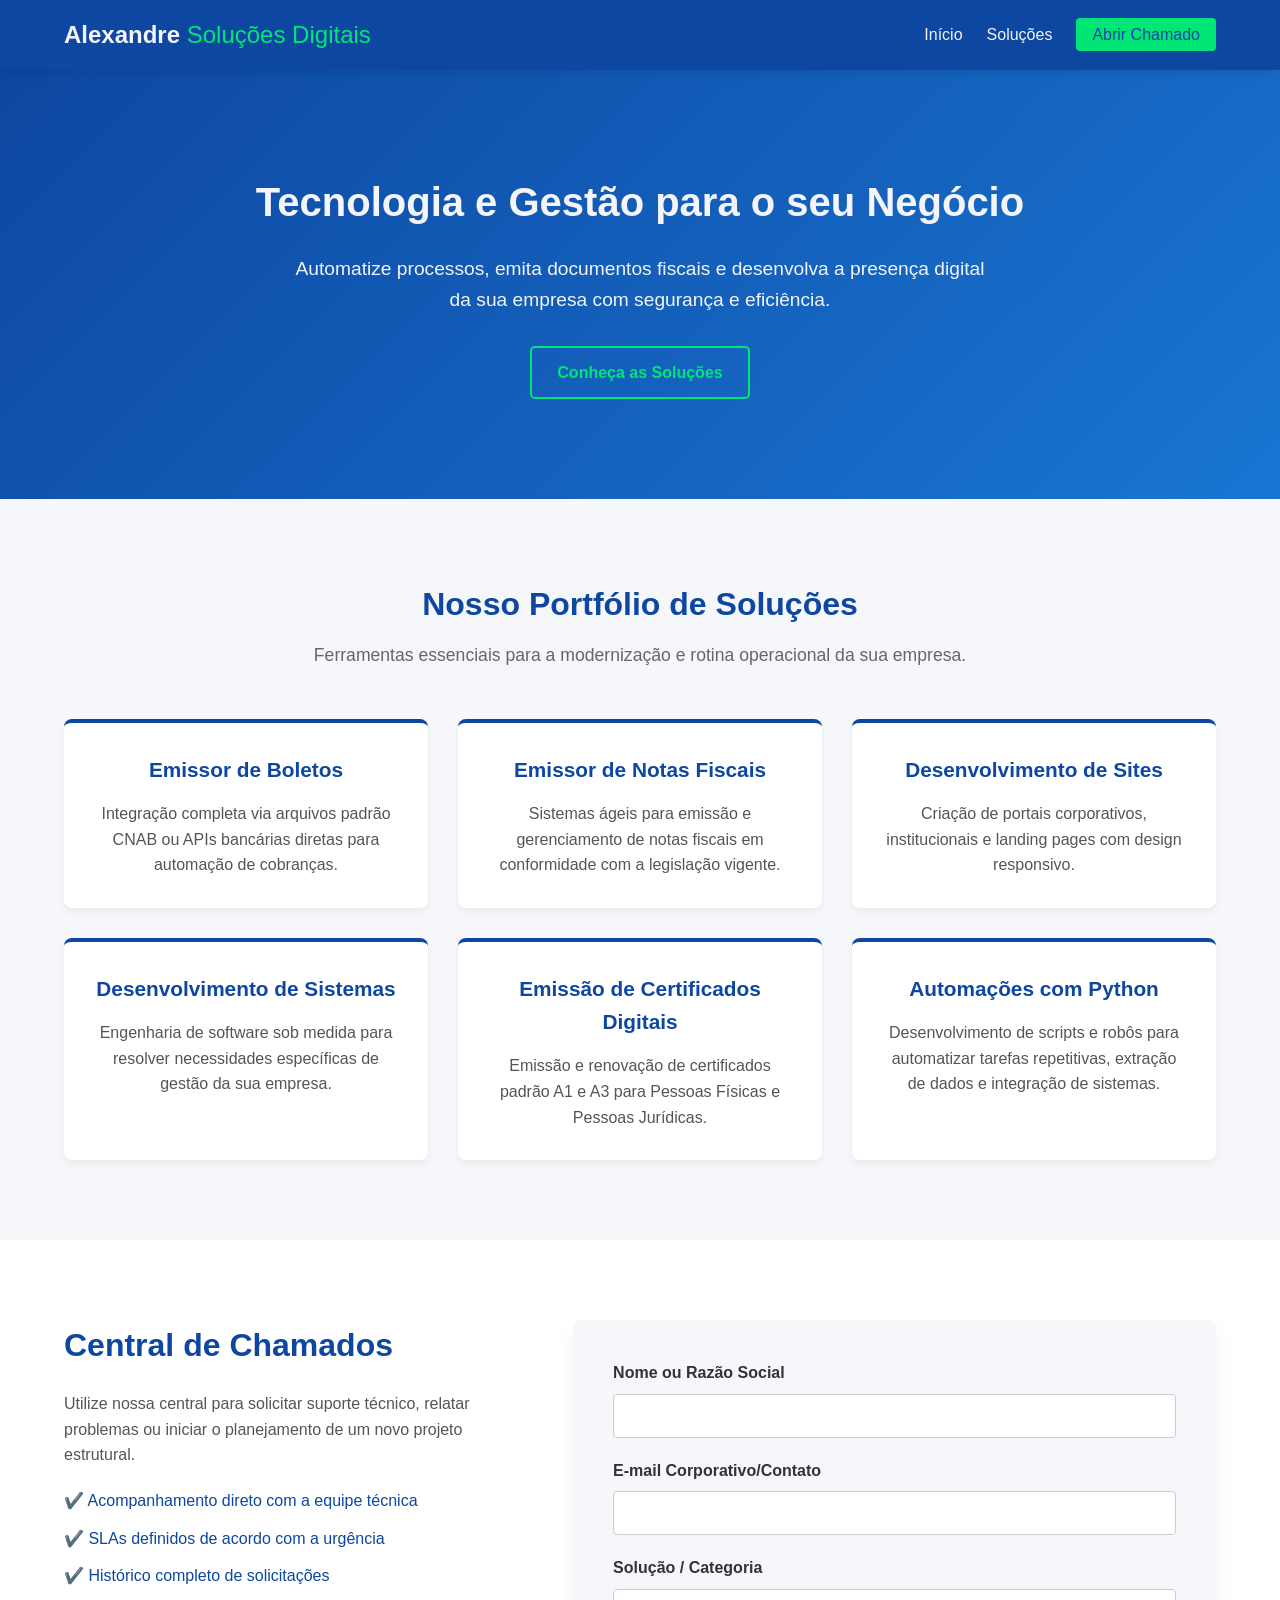
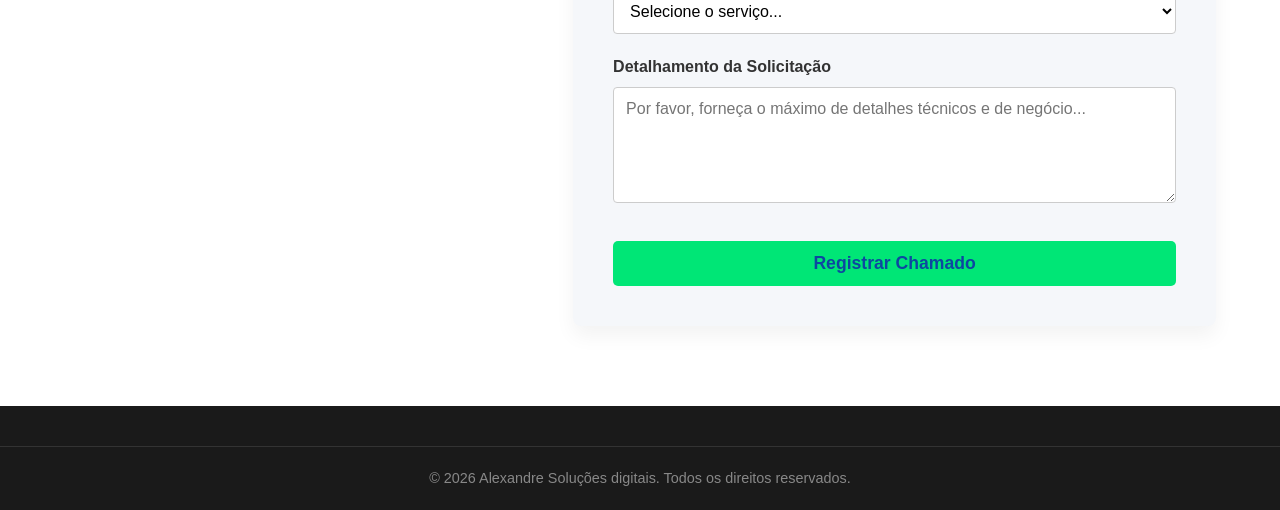
==== commit 9002c173: "Fix logo header formatting in index.html" ====
--- a/index.html
+++ b/index.html
@@ -9,7 +9,7 @@
 <body>
     <header>
         <div class="container header-flex">
-            <h1 class="logo">Alexandre<span>Soluções Digitais</span></h1>
+            <h1 class="logo">Alexandre <span>Soluções Digitais</span></h1>
             <nav>
                 <ul class="nav-links">
                     <li><a href="#inicio">Início</a></li>
--- a/style.css
+++ b/style.css
@@ -1,15 +1,13 @@
-/* --- Variáveis de Cores (Identidade Visual) --- */
 :root {
-    --primary-color: #0d47a1; /* Azul corporativo */
-    --secondary-color: #1976d2; /* Azul claro */
-    --accent-color: #00e676; /* Verde tecnologia */
+    --primary-color: #0d47a1; 
+    --secondary-color: #1976d2; 
+    --accent-color: #00e676;
     --text-dark: #333333;
     --text-light: #f4f4f9;
     --bg-color: #ffffff;
     --bg-gray: #f5f7fa;
 }
 
-/* --- Reset Básico --- */
 * {
     margin: 0;
     padding: 0;
@@ -33,7 +31,6 @@
     margin: 0 auto;
 }
 
-/* --- Cabeçalho e Navegação --- */
 header {
     background-color: var(--primary-color);
     color: var(--text-light);
@@ -92,7 +89,6 @@
     color: white !important;
 }
 
-/* --- Seção Principal (Hero) --- */
 .hero {
     background: linear-gradient(135deg, var(--primary-color), var(--secondary-color));
     color: var(--text-light);
@@ -113,7 +109,6 @@
     margin-right: auto;
 }
 
-/* --- Botões --- */
 .btn {
     display: inline-block;
     background-color: var(--accent-color);
@@ -323,7 +318,6 @@
     color: #888;
 }
 
-/* --- Responsividade (Mobile) --- */
 @media (max-width: 768px) {
     .header-flex {
         flex-direction: column;
